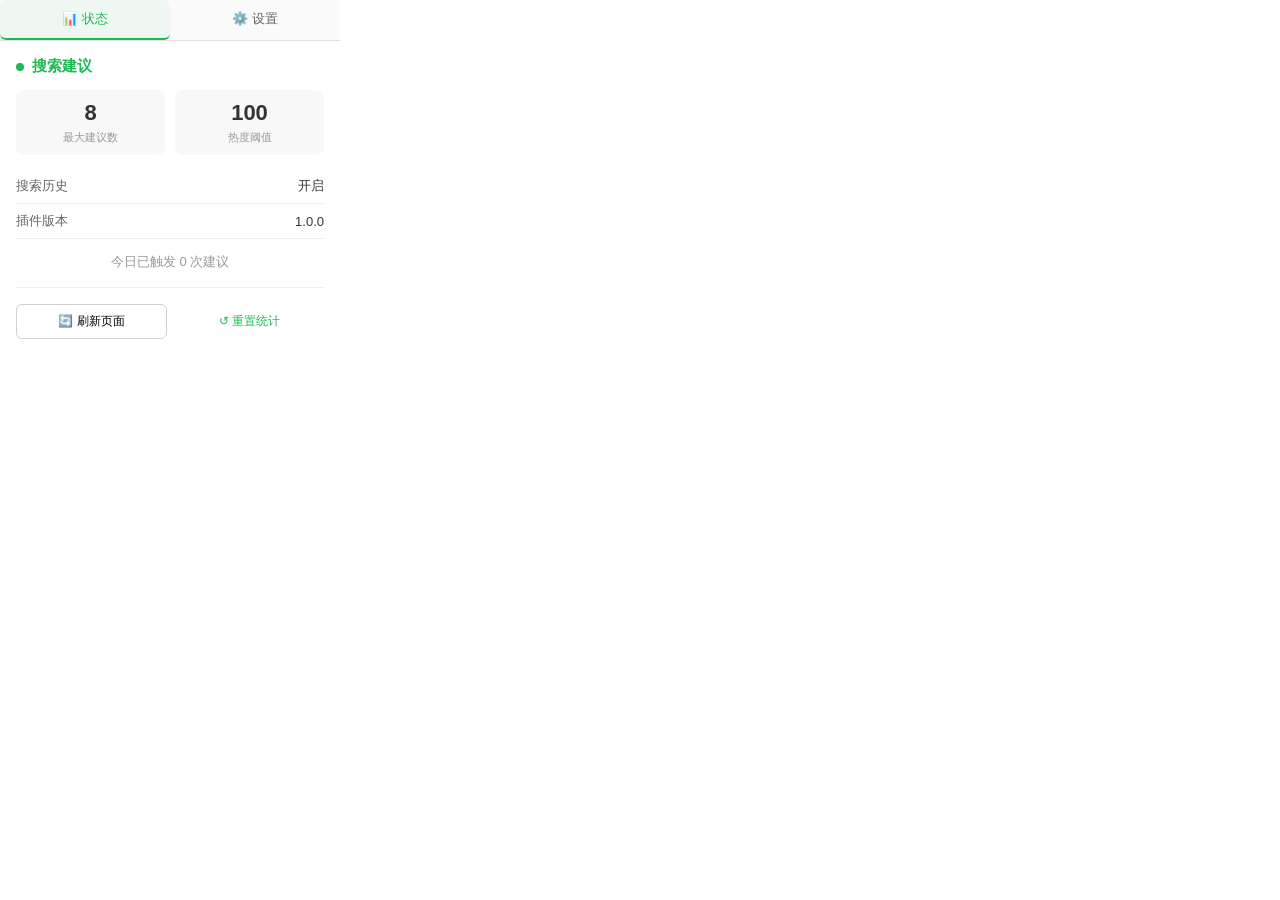
==== popup.html @ 7a097bec "Add files via upload" ====
<!DOCTYPE html>
<html>
<head>
  <meta charset="UTF-8">
  <style>
    * {
      margin: 0;
      padding: 0;
      box-sizing: border-box;
    }
    
    body {
      width: 340px;
      font-family: -apple-system, BlinkMacSystemFont, "Segoe UI", Roboto, "Helvetica Neue", Arial, sans-serif;
      color: #333;
      background: #fff;
    }

    /* 标签切换 */
    .tabs {
      display: flex;
      border-bottom: 1px solid #e0e0e0;
      background: #fafafa;
    }
    
    .tab-btn {
      flex: 1;
      padding: 10px;
      background: none;
      border: none;
      cursor: pointer;
      font-size: 13px;
      font-weight: 500;
      color: #666;
      transition: all 0.2s;
      border-bottom: 2px solid transparent;
    }
    
    .tab-btn:hover {
      color: #333;
      background: rgba(0,0,0,0.02);
    }
    
    .tab-btn.active {
      color: #1db954;
      border-bottom-color: #1db954;
      background: rgba(29, 185, 84, 0.05);
    }

    /* 面板容器 */
    .panel {
      padding: 16px;
      display: none;
    }
    
    .panel.active {
      display: block;
    }

    /* 状态面板样式 */
    .header {
      font-size: 15px;
      font-weight: 600;
      margin-bottom: 14px;
      color: #1db954;
      display: flex;
      align-items: center;
    }
    
    .status-dot {
      display: inline-block;
      width: 8px;
      height: 8px;
      border-radius: 50%;
      background: #1db954;
      margin-right: 8px;
      animation: pulse 2s infinite;
    }
    
    @keyframes pulse {
      0%, 100% { opacity: 1; }
      50% { opacity: 0.5; }
    }

    .info-grid {
      display: grid;
      grid-template-columns: 1fr 1fr;
      gap: 10px;
      margin-bottom: 14px;
    }

    .info-card {
      background: #f8f8f8;
      border-radius: 8px;
      padding: 10px;
      text-align: center;
    }

    .info-value {
      font-size: 22px;
      font-weight: 700;
      color: #333;
    }

    .info-label {
      font-size: 11px;
      color: #999;
      margin-top: 4px;
    }

    .info-item {
      display: flex;
      justify-content: space-between;
      align-items: center;
      padding: 8px 0;
      border-bottom: 1px solid #f0f0f0;
      font-size: 13px;
    }

    .info-key {
      color: #666;
    }

    .info-val {
      color: #333;
      font-weight: 500;
    }

    .info-val.on {
      color: #1db954;
    }

    .info-val.off {
      color: #ccc;
    }

    /* 设置面板样式 */
    .setting-group {
      margin-bottom: 18px;
    }

    .setting-label {
      display: flex;
      justify-content: space-between;
      align-items: center;
      margin-bottom: 6px;
    }

    .setting-title {
      font-size: 13px;
      font-weight: 500;
      color: #555;
    }

    .setting-value {
      font-size: 12px;
      color: #1db954;
      font-weight: 600;
    }

    input[type="range"] {
      width: 100%;
      height: 4px;
      background: #e0e0e0;
      border-radius: 2px;
      outline: none;
      -webkit-appearance: none;
      appearance: none;
    }

    input[type="range"]::-webkit-slider-thumb {
      -webkit-appearance: none;
      appearance: none;
      width: 16px;
      height: 16px;
      border-radius: 50%;
      background: #1db954;
      cursor: pointer;
      transition: all 0.15s;
    }

    input[type="range"]::-webkit-slider-thumb:hover {
      transform: scale(1.2);
      box-shadow: 0 2px 8px rgba(29, 185, 84, 0.3);
    }

    /* 开关 */
    .toggle-row {
      display: flex;
      justify-content: space-between;
      align-items: center;
    }

    .toggle-switch {
      position: relative;
      display: inline-block;
      width: 44px;
      height: 22px;
    }

    .toggle-switch input {
      opacity: 0;
      width: 0;
      height: 0;
    }

    .slider {
      position: absolute;
      cursor: pointer;
      top: 0;
      left: 0;
      right: 0;
      bottom: 0;
      background-color: #ccc;
      transition: 0.3s;
      border-radius: 22px;
    }

    .slider:before {
      position: absolute;
      content: "";
      height: 16px;
      width: 16px;
      left: 3px;
      bottom: 3px;
      background-color: white;
      transition: 0.3s;
      border-radius: 50%;
      box-shadow: 0 1px 3px rgba(0,0,0,0.15);
    }

    input:checked + .slider {
      background-color: #1db954;
    }

    input:checked + .slider:before {
      transform: translateX(22px);
    }

    /* 按钮 */
    .btn-row {
      display: flex;
      gap: 8px;
      margin-top: 16px;
      padding-top: 16px;
      border-top: 1px solid #f0f0f0;
    }

    button {
      flex: 1;
      padding: 8px 12px;
      border: 1px solid #d0d0d0;
      border-radius: 6px;
      background: #fff;
      cursor: pointer;
      font-size: 12px;
      font-weight: 500;
      transition: all 0.2s;
    }

    button:hover {
      background: #f5f5f5;
    }

    button.primary {
      background: #1db954;
      color: #fff;
      border-color: #1db954;
    }

    button.primary:hover {
      background: #1ed760;
    }

    button.ghost {
      border: none;
      color: #1db954;
      background: transparent;
    }

    button.ghost:hover {
      background: rgba(29, 185, 84, 0.08);
    }

    .toast {
      position: fixed;
      bottom: 12px;
      left: 50%;
      transform: translateX(-50%);
      padding: 8px 16px;
      background: #333;
      color: #fff;
      border-radius: 20px;
      font-size: 12px;
      opacity: 0;
      transition: opacity 0.3s;
      pointer-events: none;
    }

    .toast.show {
      opacity: 1;
    }

    .search-count {
      text-align: center;
      margin-top: 14px;
      font-size: 13px;
      color: #999;
    }

    .footer-row {
    display: flex;
    gap: 8px;
    margin-top: 16px;
    padding-top: 16px;
    border-top: 1px solid #f0f0f0;
    } 

    .footer-row button {
    flex: 1;
    }
  </style>
</head>
<body>
  <!-- 标签栏 -->
  <div class="tabs">
    <button class="tab-btn active" data-tab="status">📊 状态</button>
    <button class="tab-btn" data-tab="settings">⚙️ 设置</button>
  </div>

  <!-- 状态面板 -->
  <div class="panel active" id="statusPanel">
    <div class="header">
      <span class="status-dot"></span>
      搜索建议
    </div>

    <div class="info-grid">
      <div class="info-card">
        <div class="info-value" id="suggestCount">8</div>
        <div class="info-label">最大建议数</div>
      </div>
      <div class="info-card">
        <div class="info-value" id="hotThresholdDisplay">100</div>
        <div class="info-label">热度阈值</div>
      </div>
    </div>

    <div class="info-item">
      <span class="info-key">搜索历史</span>
      <span class="info-val" id="historyState">开启</span>
    </div>

    <div class="info-item">
      <span class="info-key">插件版本</span>
      <span class="info-val">1.0.0</span>
    </div>

    <div class="search-count" id="searchCountDisplay">
      今日已触发 0 次建议
    </div>

    <div class="footer-row">
      <button id="refreshBtn">🔄 刷新页面</button>
      <button class="ghost" id="resetBtn">↺ 重置统计</button>
    </div>
  </div>

  <!-- 设置面板 -->
  <div class="panel" id="settingsPanel">
    <div class="header">
      ⚙️ 搜索设置
    </div>

    <!-- 最大建议数 -->
    <div class="setting-group">
      <div class="setting-label">
        <span class="setting-title">最大建议数</span>
        <span class="setting-value" id="maxResultsValue">8 条</span>
      </div>
      <input type="range" id="maxResultsSlider" min="3" max="20" value="8" step="1">
    </div>

    <!-- 热度阈值 -->
    <div class="setting-group">
      <div class="setting-label">
        <span class="setting-title">热度阈值</span>
        <span class="setting-value" id="hotThresholdValue">100</span>
      </div>
      <input type="range" id="hotThresholdSlider" min="10" max="1000" value="100" step="10">
    </div>

    <!-- 搜索历史开关 -->
    <div class="setting-group">
      <div class="toggle-row">
        <span class="setting-title">启用搜索历史</span>
        <label class="toggle-switch">
          <input type="checkbox" id="enableHistory" checked>
          <span class="slider"></span>
        </label>
      </div>
    </div>

    <!-- 自动搜索开关 -->
    <div class="setting-group">
      <div class="toggle-row">
        <span class="setting-title">选择后自动搜索</span>
        <label class="toggle-switch">
          <input type="checkbox" id="autoSearch" checked>
          <span class="slider"></span>
        </label>
      </div>
    </div>

    <div class="footer-row">
      <button class="primary" id="saveBtn">💾 保存设置</button>
    </div>
  </div>

  <!-- Toast提示 -->
  <div class="toast" id="toast"></div>

  <script src="popup.js"></script>
</body>
</html>
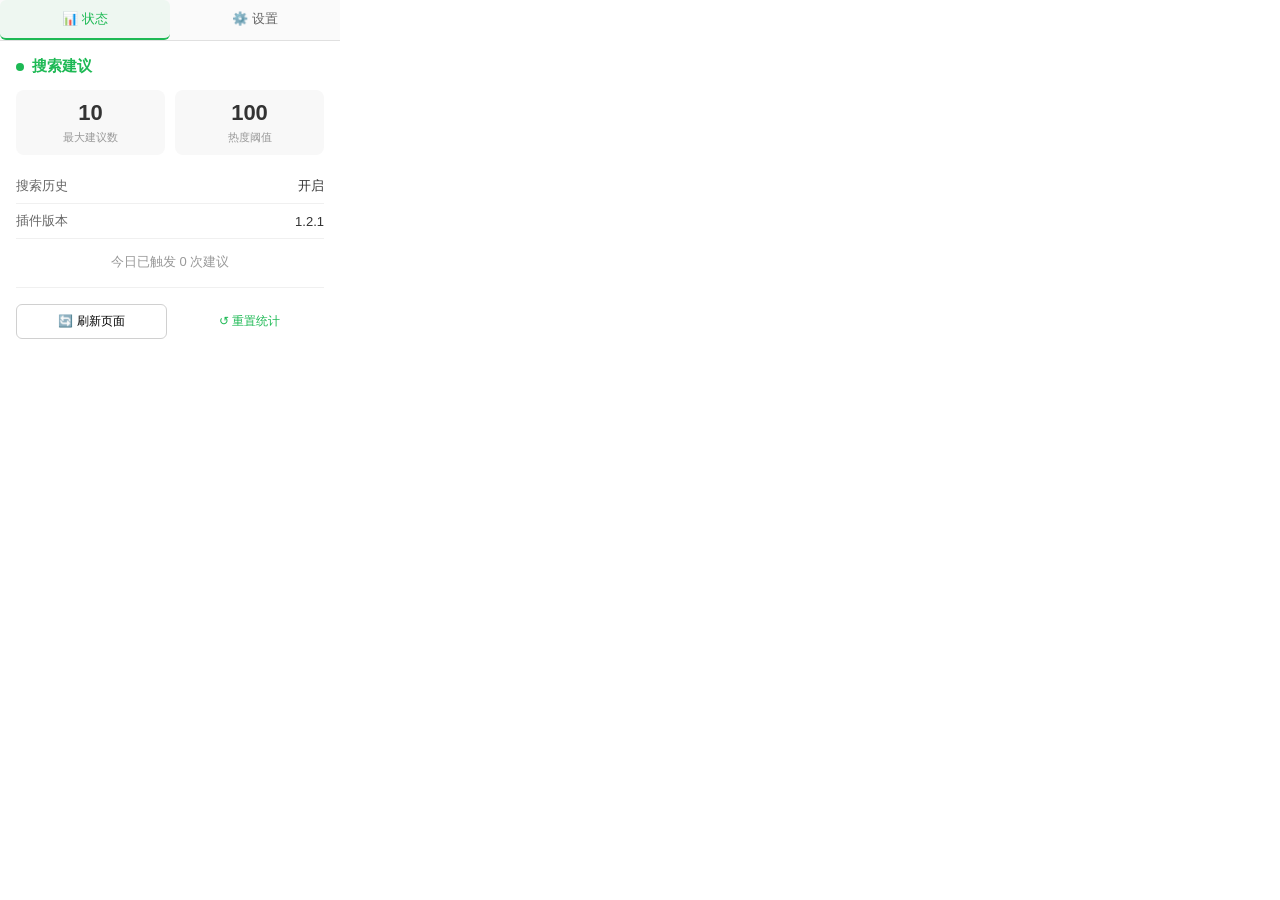
==== commit bb072fe2: "Fix realtime config sync, unify defaults and refine hot formatting (v1.2.1) - Add relay iframe chann" ====
--- a/popup.html
+++ b/popup.html
@@ -337,7 +337,7 @@
 
     <div class="info-grid">
       <div class="info-card">
-        <div class="info-value" id="suggestCount">8</div>
+        <div class="info-value" id="suggestCount">10</div>
         <div class="info-label">最大建议数</div>
       </div>
       <div class="info-card">
@@ -353,7 +353,7 @@
 
     <div class="info-item">
       <span class="info-key">插件版本</span>
-      <span class="info-val">1.0.0</span>
+      <span class="info-val">1.2.1</span>
     </div>
 
     <div class="search-count" id="searchCountDisplay">
@@ -376,9 +376,9 @@
     <div class="setting-group">
       <div class="setting-label">
         <span class="setting-title">最大建议数</span>
-        <span class="setting-value" id="maxResultsValue">8 条</span>
-      </div>
-      <input type="range" id="maxResultsSlider" min="3" max="20" value="8" step="1">
+        <span class="setting-value" id="maxResultsValue">10 条</span>
+      </div>
+      <input type="range" id="maxResultsSlider" min="3" max="20" value="10" step="1">
     </div>
 
     <!-- 热度阈值 -->
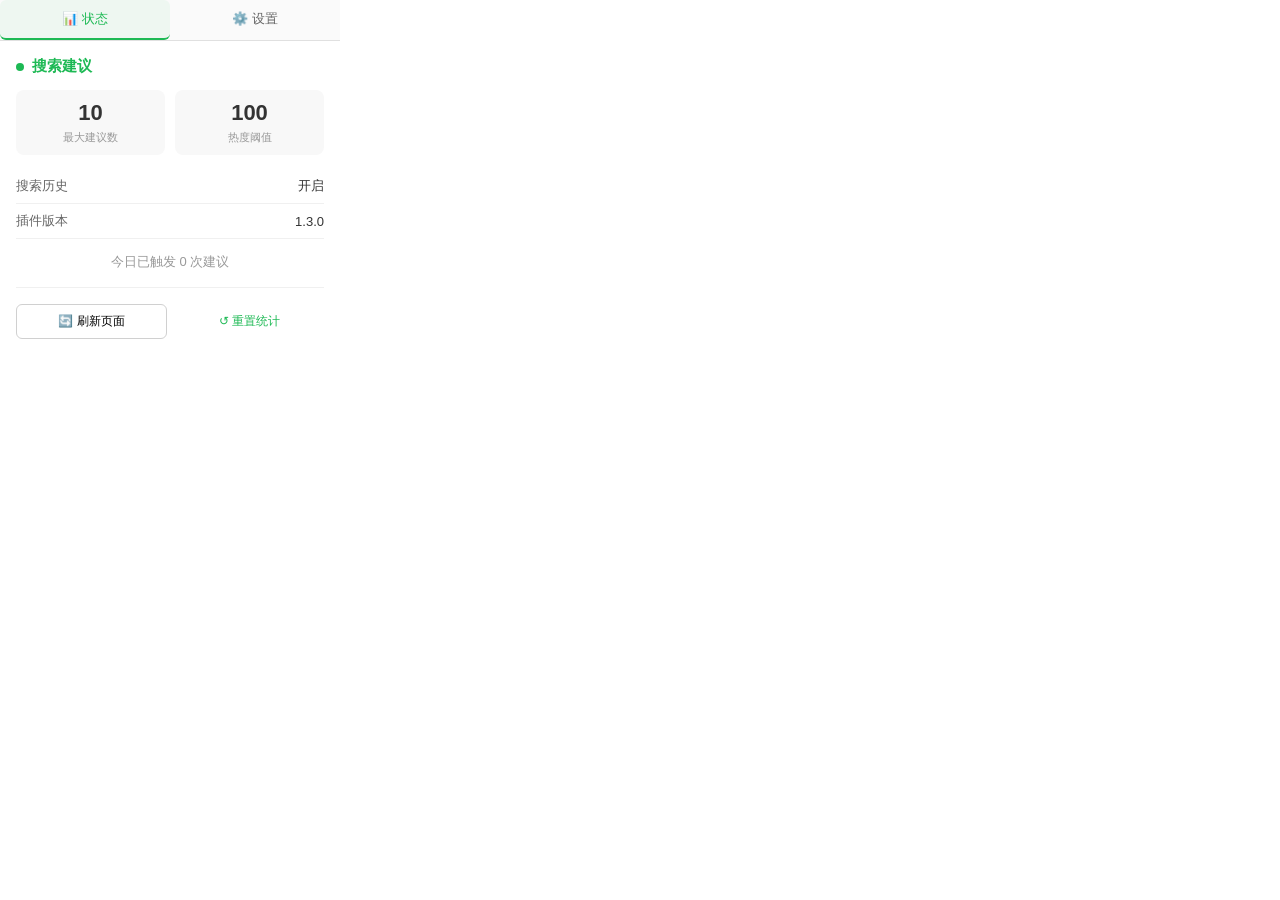
==== commit 12533845: "Refactor config sync to direct chrome.storage per developer review (v1.3.0) - Use single object key " ====
--- a/popup.html
+++ b/popup.html
@@ -353,7 +353,7 @@
 
     <div class="info-item">
       <span class="info-key">插件版本</span>
-      <span class="info-val">1.2.1</span>
+      <span class="info-val">1.3.0</span>
     </div>
 
     <div class="search-count" id="searchCountDisplay">
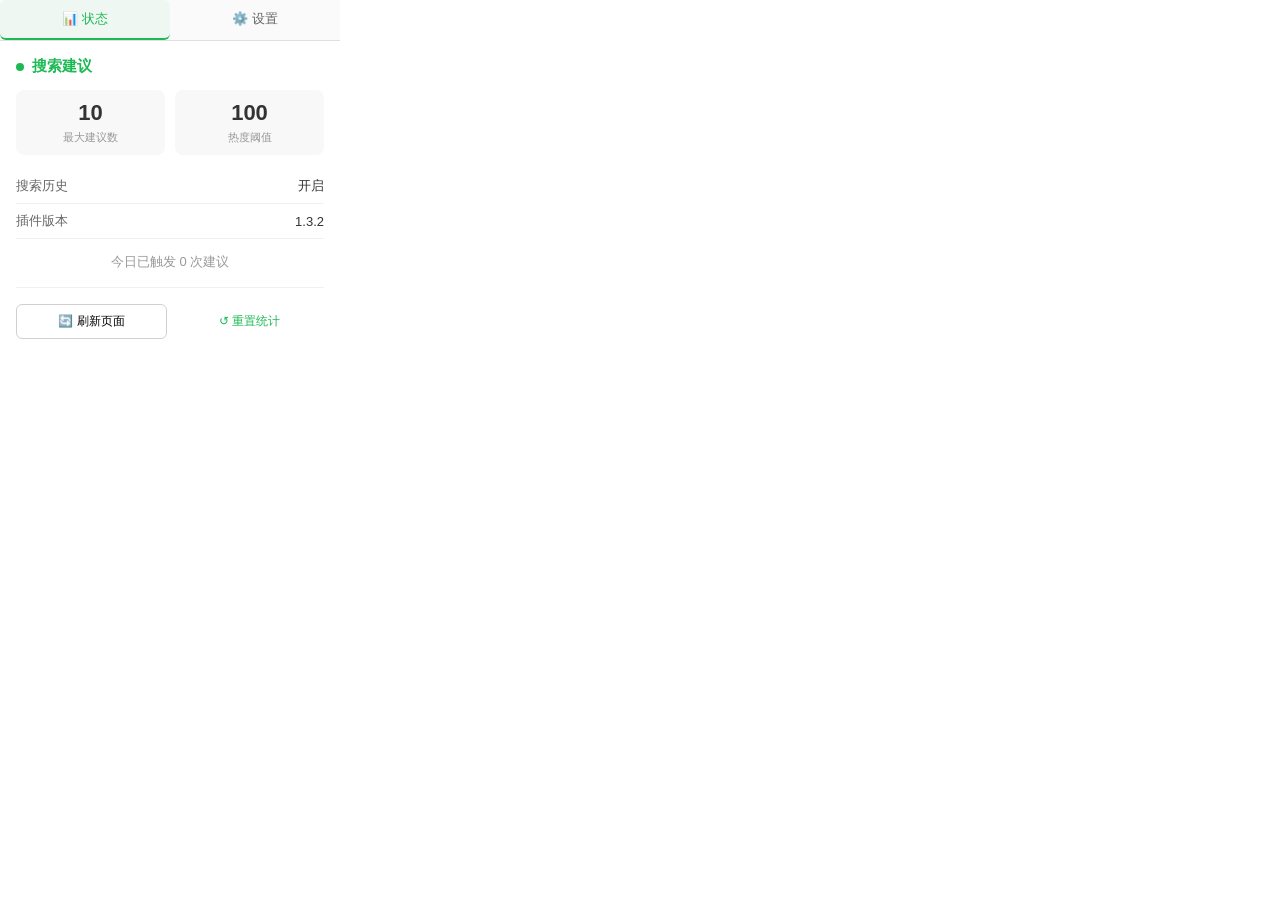
==== commit e6983e6e: "Add click-to-search, search counter and adaptive sync modes (v1.3.2) - Selecting a suggestion now fi" ====
--- a/popup.html
+++ b/popup.html
@@ -353,7 +353,7 @@
 
     <div class="info-item">
       <span class="info-key">插件版本</span>
-      <span class="info-val">1.3.0</span>
+      <span class="info-val">1.3.2</span>
     </div>
 
     <div class="search-count" id="searchCountDisplay">
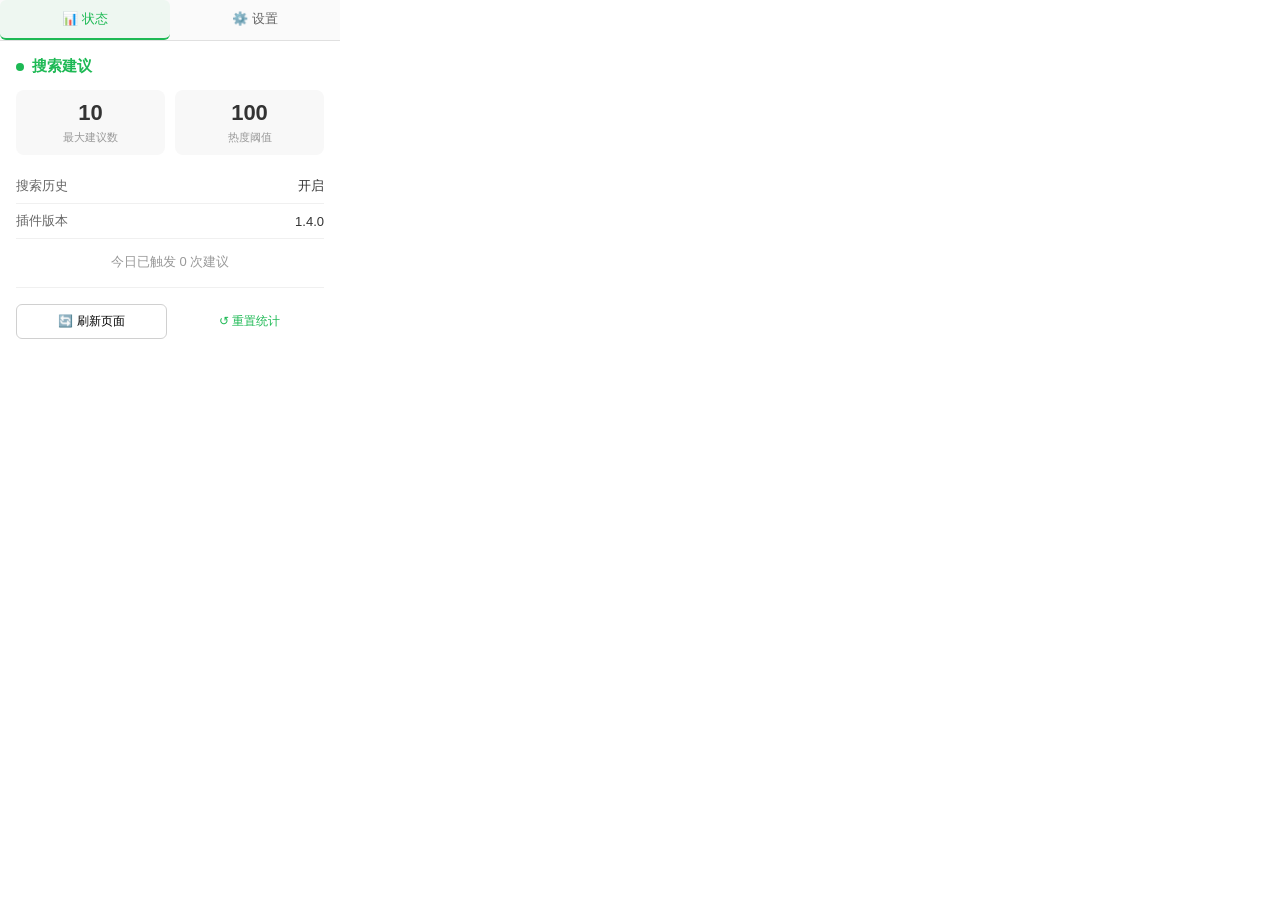
==== commit daf922a6: "Migrate suggest API to kugouapi.request with main-world bridge (v1.4.0)" ====
--- a/popup.html
+++ b/popup.html
@@ -353,7 +353,7 @@
 
     <div class="info-item">
       <span class="info-key">插件版本</span>
-      <span class="info-val">1.3.2</span>
+      <span class="info-val">1.4.0</span>
     </div>
 
     <div class="search-count" id="searchCountDisplay">
